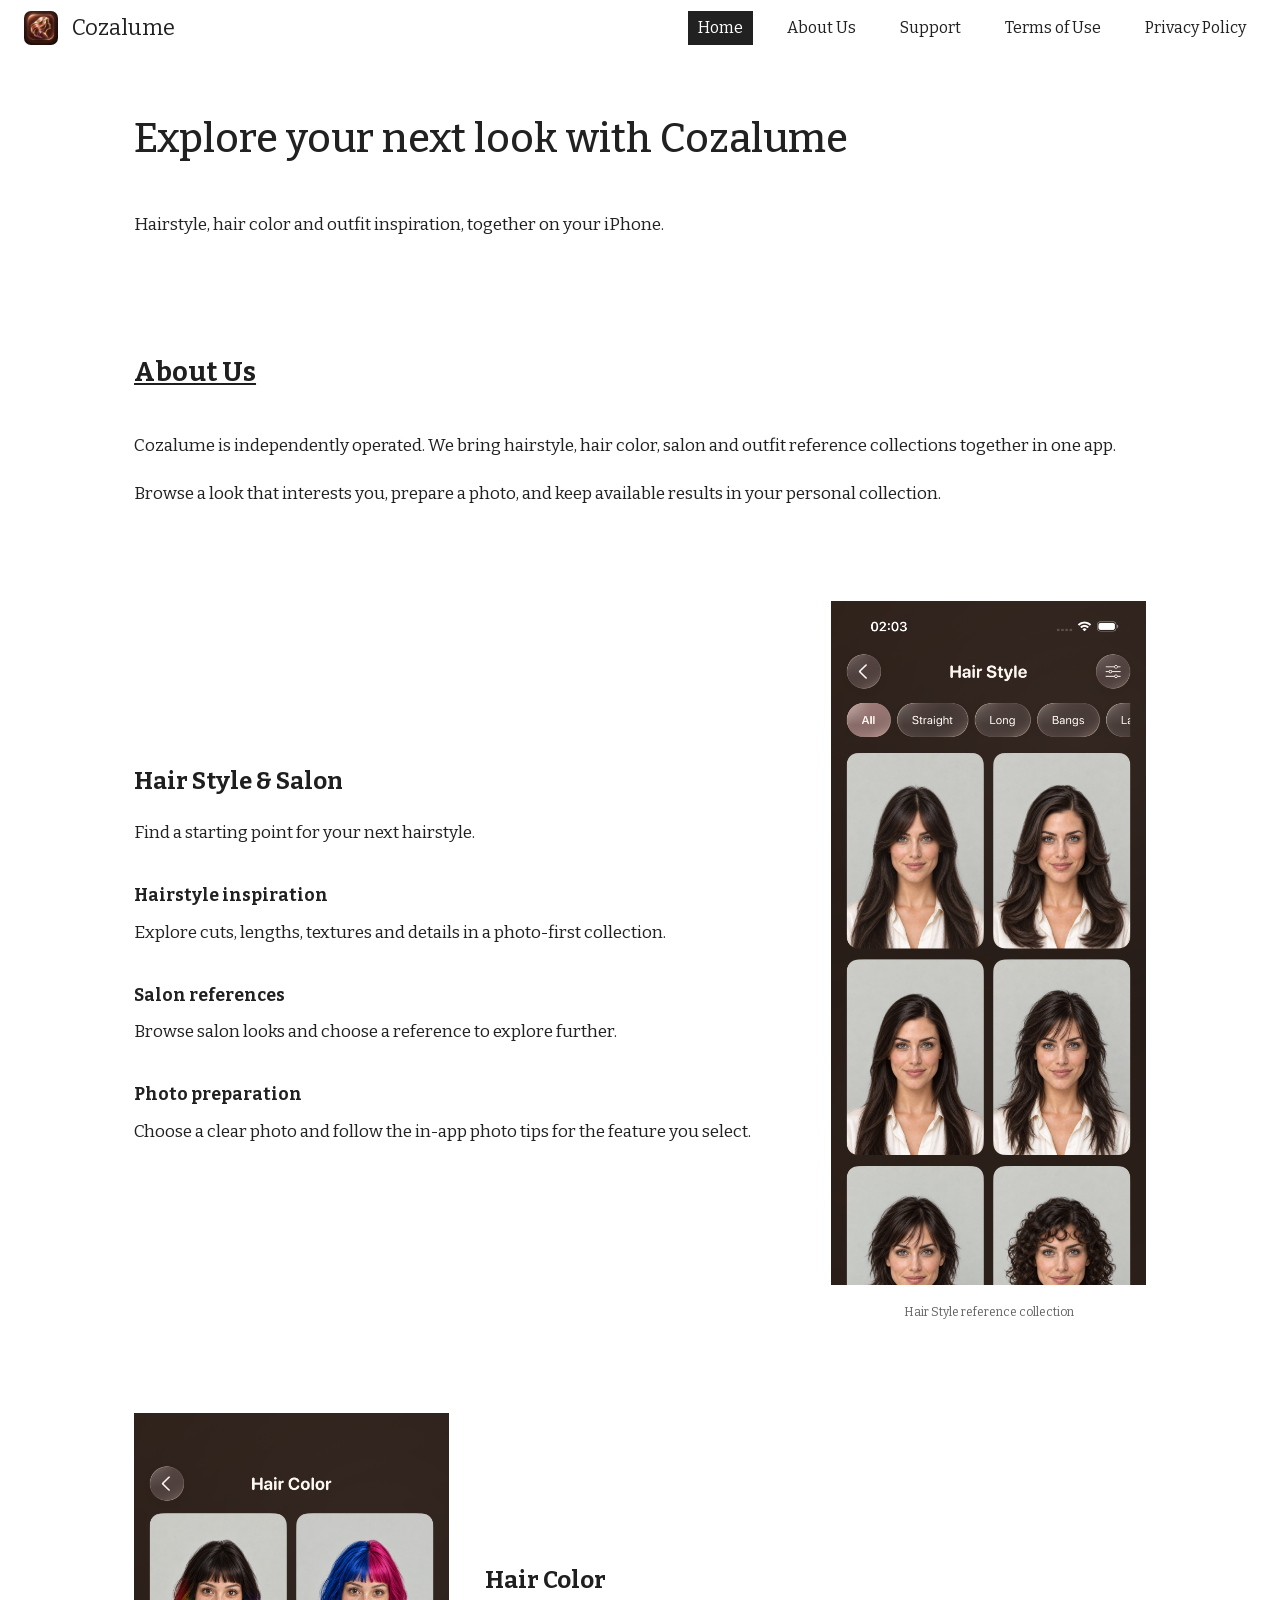
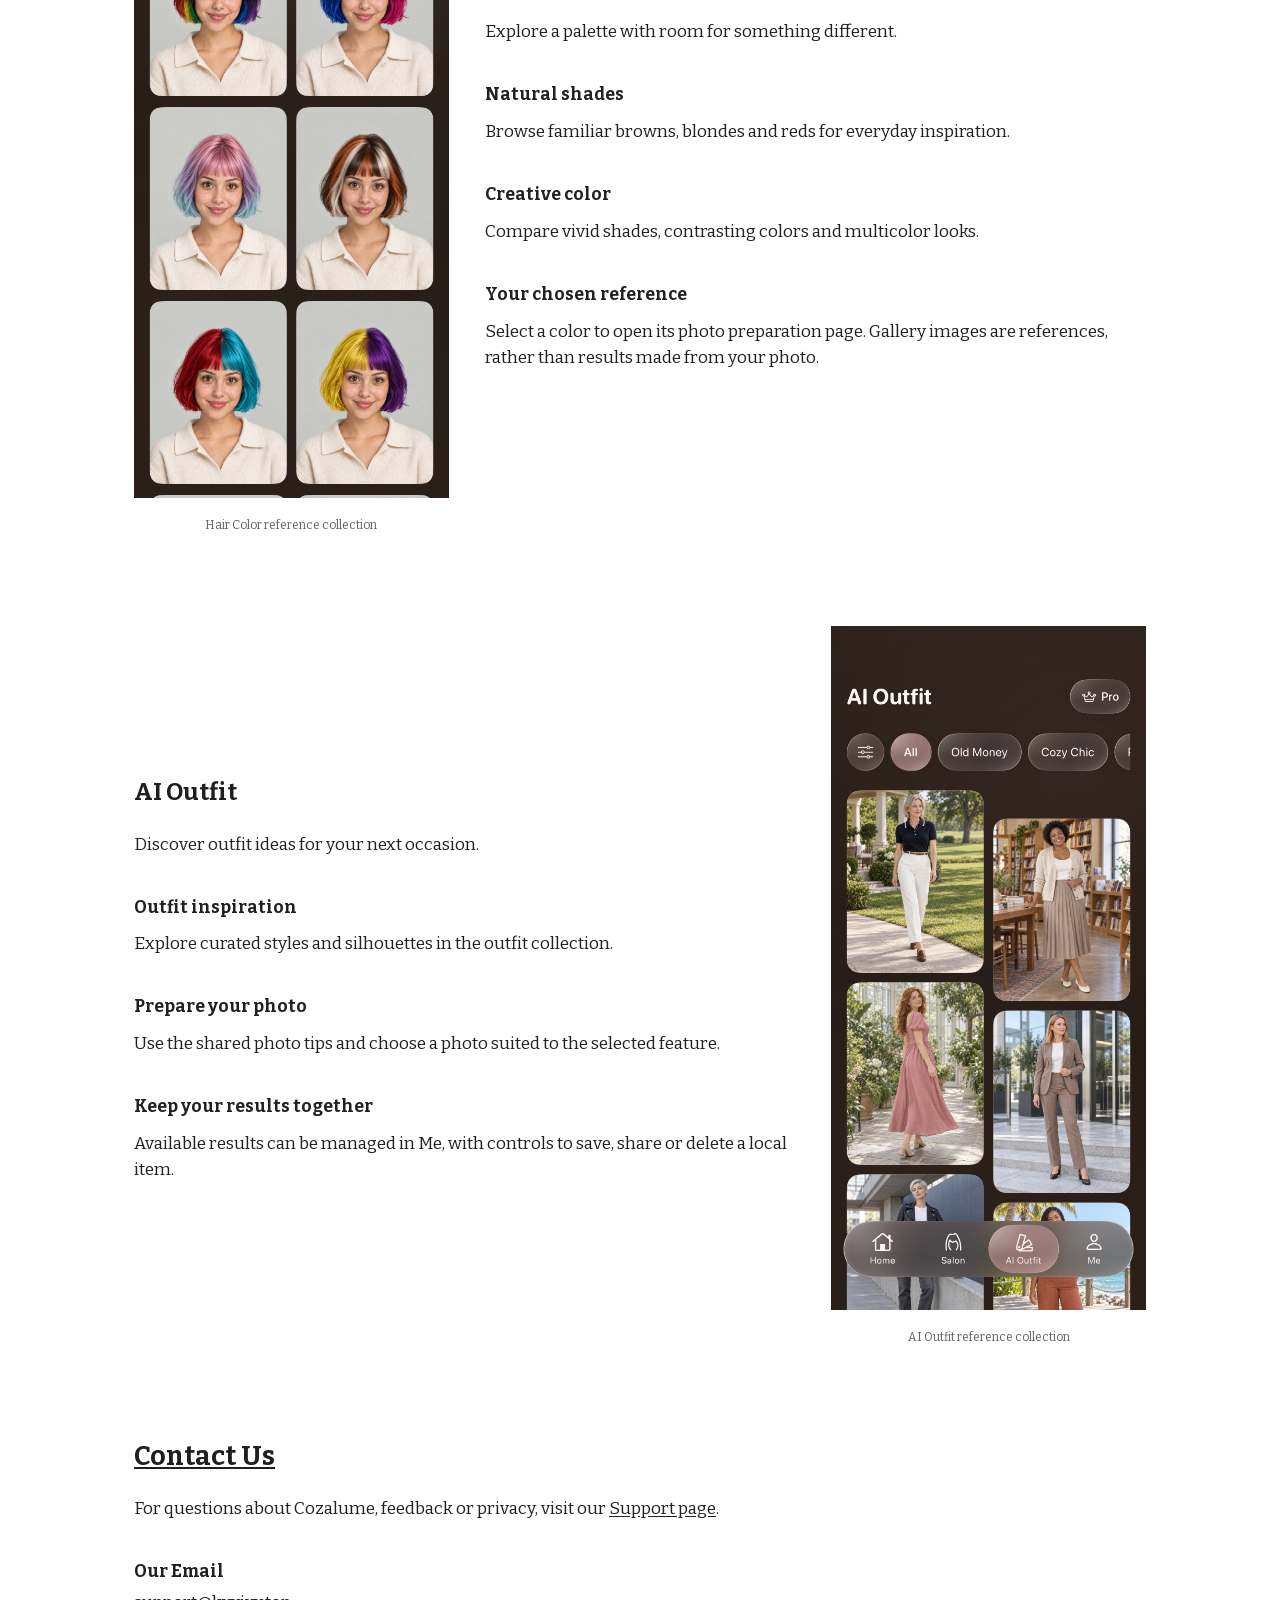
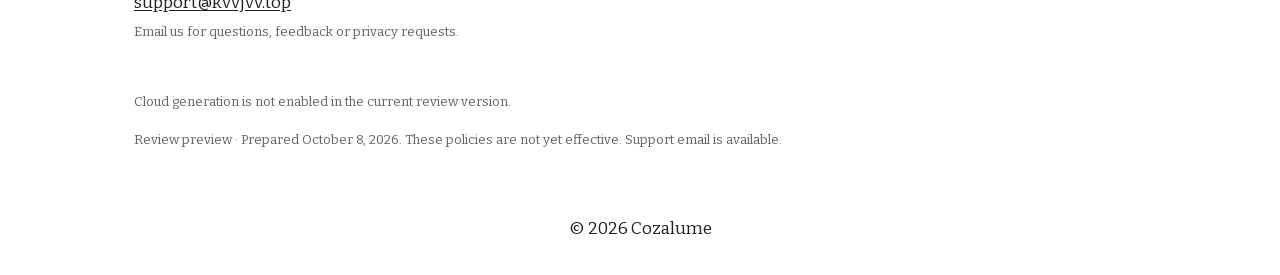
==== index.html @ 93a8276d "Cozalume support & legal site (static)" ====
<!doctype html>
<html lang="en"><head><meta charset="utf-8"><meta name="viewport" content="width=device-width,initial-scale=1"><meta name="robots" content="noindex,nofollow"><meta name="description" content="Cozalume: hairstyle, hair color and outfit inspiration. Support, privacy information and terms of use."><title>Cozalume · Cozalume</title><link rel="icon" href="/assets/cozalume-brand.png"><link rel="preload" as="font" href="/assets/fonts/bitter-latin.woff2" type="font/woff2" crossorigin><link rel="stylesheet" href="/styles.css"><script src="/navigation.js" defer></script></head><body class="home-page"><a class="skip" href="#main">Skip to content</a>
<header class="site-header"><div class="header-inner">
<button class="menu-toggle" type="button" aria-label="Open navigation" aria-controls="site-nav" aria-expanded="false"><span></span><span></span><span></span></button>
<a class="brand" href="/" aria-label="Cozalume home"><img src="/assets/cozalume-brand.png" width="40" height="40" alt=""><span>Cozalume</span></a>
<nav class="site-nav" id="site-nav" aria-label="Main navigation"><a href="/" aria-current="page">Home</a><a href="/about-us/">About Us</a><a href="/support/">Support</a><a href="/terms/">Terms of Use</a><a href="/privacy/">Privacy Policy</a></nav>
</div></header><main id="main" class="home-main">
<section class="home-intro"><h1>Explore your next look with Cozalume</h1><p>Hairstyle, hair color and outfit inspiration, together on your iPhone.</p></section>
<section class="home-about"><h2><a href="/about-us/">About Us</a></h2><p>Cozalume is independently operated. We bring hairstyle, hair color, salon and outfit reference collections together in one app.</p><p>Browse a look that interests you, prepare a photo, and keep available results in your personal collection.</p></section>
<section class="feature-row"><div class="feature-copy"><h2>Hair Style &amp; Salon</h2><p>Find a starting point for your next hairstyle.</p><h3>Hairstyle inspiration</h3><p>Explore cuts, lengths, textures and details in a photo-first collection.</p><h3>Salon references</h3><p>Browse salon looks and choose a reference to explore further.</p><h3>Photo preparation</h3><p>Choose a clear photo and follow the in-app photo tips for the feature you select.</p></div><figure class="feature-visual"><img src="/assets/hair-style.png" width="1206" height="2622" alt="Cozalume Hair Style reference collection" loading="eager"><figcaption>Hair Style reference collection</figcaption></figure></section>
<section class="feature-row visual-first"><figure class="feature-visual"><img src="/assets/hair-color.png" width="1206" height="2622" alt="Cozalume Hair Color reference collection" loading="lazy"><figcaption>Hair Color reference collection</figcaption></figure><div class="feature-copy"><h2>Hair Color</h2><p>Explore a palette with room for something different.</p><h3>Natural shades</h3><p>Browse familiar browns, blondes and reds for everyday inspiration.</p><h3>Creative color</h3><p>Compare vivid shades, contrasting colors and multicolor looks.</p><h3>Your chosen reference</h3><p>Select a color to open its photo preparation page. Gallery images are references, rather than results made from your photo.</p></div></section>
<section class="feature-row"><div class="feature-copy"><h2>AI Outfit</h2><p>Discover outfit ideas for your next occasion.</p><h3>Outfit inspiration</h3><p>Explore curated styles and silhouettes in the outfit collection.</p><h3>Prepare your photo</h3><p>Use the shared photo tips and choose a photo suited to the selected feature.</p><h3>Keep your results together</h3><p>Available results can be managed in Me, with controls to save, share or delete a local item.</p></div><figure class="feature-visual"><img src="/assets/ai-outfit.png" width="1206" height="2622" alt="Cozalume AI Outfit reference collection" loading="lazy"><figcaption>AI Outfit reference collection</figcaption></figure></section>
<section class="home-contact"><h2><a href="/support/">Contact Us</a></h2><p>For questions about Cozalume, feedback or privacy, visit our <a href="/support/">Support page</a>.</p><h3>Our Email</h3><p><a class="planned-email" href="mailto:support@kvvjvv.top">support@kvvjvv.top</a></p><p class="contact-status">Email us for questions, feedback or privacy requests.</p></section>
<div class="home-status"><p>Cloud generation is not enabled in the current review version.</p><p class="review-note">Review preview · Prepared October 8, 2026. These policies are not yet effective. Support email is available.</p></div>
</main><footer class="site-footer"><p>© 2026 Cozalume</p></footer></body></html>
---- styles.css ----
@font-face{font-family:Bitter;font-style:normal;font-weight:100 900;font-display:swap;src:url('/assets/fonts/bitter-latin.woff2') format('woff2');unicode-range:U+0000-00FF,U+0131,U+0152-0153,U+02BB-02BC,U+02C6,U+02DA,U+02DC,U+0304,U+0308,U+0329,U+2000-206F,U+20AC,U+2122,U+2191,U+2193,U+2212,U+2215,U+FEFF,U+FFFD}
@font-face{font-family:Bitter;font-style:normal;font-weight:100 900;font-display:swap;src:url('/assets/fonts/bitter-latin-ext.woff2') format('woff2');unicode-range:U+0100-02BA,U+02BD-02C5,U+02C7-02CC,U+02CE-02D7,U+02DD-02FF,U+0304,U+0308,U+0329,U+1D00-1DBF,U+1E00-1E9F,U+1EF2-1EFF,U+2020,U+20A0-20AB,U+20AD-20C4,U+2113,U+2C60-2C7F,U+A720-A7FF}
*{box-sizing:border-box}html{scroll-behavior:smooth}body{margin:0;background:#fff;color:#212121;font-family:Bitter,Georgia,serif;font-size:17.333333px;line-height:1.38;min-height:100vh;display:flex;flex-direction:column}a{color:inherit;text-underline-offset:2px}a:focus-visible,button:focus-visible,summary:focus-visible{outline:2px solid #444;outline-offset:4px}button{font:inherit}.skip{position:absolute;top:-100px;left:16px;background:#fff;padding:10px;z-index:5}.skip:focus{top:6px}.site-header{height:56px;flex-shrink:0}.header-inner{height:56px;padding:0 24px;display:flex;align-items:center;justify-content:space-between;gap:32px}.brand{display:flex;align-items:center;gap:14px;text-decoration:none;font-size:22px;line-height:1;white-space:nowrap}.brand img{width:34px;height:34px;object-fit:cover;display:block;border-radius:7px}.site-nav{display:flex;align-items:center;justify-content:flex-end;gap:24px}.site-nav a{display:block;font-size:16px;text-decoration:none;padding:6px 10px;white-space:nowrap}.site-nav a:hover,.site-nav a[aria-current=page]{background:#212121;color:#fff}.menu-toggle{display:none}main{flex:1;width:100%}.page-title{font-size:64px;font-weight:400;line-height:1.2;text-align:center;width:51.64822%;max-width:960px;margin:36px auto 0;padding:0 0 8px;border-bottom:12px solid #444;color:#1f1f1f}h2{font-size:38.666667px;font-weight:400;line-height:1.2;margin:28px 0 5.333px;color:#1f1f1f}h3{font-size:20px;font-weight:700;line-height:1.38;margin:40px 0 18px}p{margin:16px 0}.document-content,.home-main{width:79.056%;max-width:1280px;margin:0 auto}.document-content{padding:94px 0 48px}.review-note{font-size:13px;color:#626262;line-height:1.7;margin:0 0 34px}.article{line-height:1.35}.article h2{margin-top:30px}.article p{margin:16px 0}.article .top{font-size:14px;margin-top:42px}.site-footer{padding:32px 6.986%;font-size:17.333333px;line-height:1.6;text-align:center;flex-shrink:0}.site-footer p{margin:0}.home-main{padding-top:56px;padding-bottom:32px}.home-intro h1{font-size:38.666667px;line-height:1.38;font-weight:700;margin:0 0 42px}.home-intro>p{margin:0;line-height:1.8}.home-about{margin-top:116px}.home-about h2,.home-contact h2{font-size:28px;font-weight:700;margin:0 0 42px}.home-about p{line-height:1.8}.feature-row{display:grid;grid-template-columns:minmax(0,2.1fr) minmax(0,1fr);gap:36px;align-items:center;margin-top:92px}.feature-row.visual-first{grid-template-columns:minmax(0,1fr) minmax(0,2.1fr)}.feature-copy h2{font-size:24px;font-weight:700;line-height:1.38;margin:0 0 22px}.feature-copy h3{font-size:17.333333px;margin:38px 0 12px}.feature-copy p{font-size:17.333333px;line-height:1.5;margin:12px 0}.feature-visual{margin:0}.feature-visual img{width:100%;height:auto;display:block}.feature-visual figcaption{text-align:center;font-size:12px;line-height:1.5;margin:18px 0 0;color:#626262}.home-contact{margin-top:94px;max-width:660px}.home-contact h2{margin-bottom:24px}.home-contact h3{font-size:17.333333px;margin-top:38px;margin-bottom:6px}.home-contact p{margin:6px 0;line-height:1.5}.planned-email{text-decoration:underline;text-underline-offset:2px;overflow-wrap:anywhere}.contact-status{font-size:13px!important;line-height:1.6!important;color:#626262}.home-status{margin-top:48px;font-size:13px;line-height:1.7;color:#626262}.home-status .review-note{margin:10px 0 0}.support-content{width:58.5%;max-width:960px;margin-left:17.323%;padding:100px 0 52px}.contact-section h2{font-size:38.666667px;line-height:1.38;font-weight:700;margin:0 0 20px}.contact-section p{font-size:20px;line-height:1.4;margin:24px 0}.contact-section h3{margin-top:44px}.contact-section .contact-status{margin-top:10px}.common-questions{margin-top:82px;max-width:842px}.common-questions>summary{font-size:17.333333px;text-decoration:underline;cursor:pointer}.faq-content{margin:28px 0}.faq{border-bottom:1px solid #e4e4e4;padding:20px 0}.faq summary{font-size:17.333333px;line-height:1.5;font-weight:700;cursor:pointer}.faq p{font-size:17.333333px;line-height:1.55}.support-content .review-note{margin-top:36px;margin-bottom:12px}.support-links{font-size:13px;margin:0}.about-content{width:79.056%;max-width:1280px;margin:100px auto 0;padding-bottom:56px;line-height:1.8}.about-content h2{font-weight:700;font-size:28px;margin-bottom:24px}.about-content h2:not(:first-child){margin-top:50px}.about-content .review-note{margin-top:42px}.about-content p{max-width:1000px}
@media(max-width:1000px) and (min-width:801px){.header-inner{padding:0 16px;gap:20px}.site-nav{gap:5px}.site-nav a{font-size:14px;padding:6px 8px}.brand{gap:10px;font-size:20px}}
@media(max-width:800px){.header-inner{padding:0 14px;justify-content:flex-start;gap:12px;position:relative}.brand{gap:12px}.brand img{width:32px;height:32px}.brand span{font-size:20px}.menu-toggle{display:flex;width:32px;height:44px;padding:10px 4px;flex-direction:column;justify-content:center;gap:4px;border:0;background:#fff;cursor:pointer}.menu-toggle span{width:19px;height:2px;background:#212121;display:block}.site-nav{display:none;position:absolute;top:56px;left:0;right:0;padding:16px 18px 20px;background:#fff;border-bottom:1px solid #dedede;z-index:4;box-shadow:0 6px 8px #00000008}.site-nav.is-open{display:flex;align-items:stretch;flex-direction:column;gap:2px}.site-nav a{padding:12px 10px;font-size:17px}.page-title{width:86.026%;max-width:none;margin-top:8px;font-size:42.666667px;line-height:1.2;padding-bottom:8px}.document-content,.home-main,.about-content{width:86.026%;max-width:none}.document-content{padding-top:128px;padding-bottom:32px}.document-content .review-note{margin-bottom:30px}.article h2{font-size:29.333333px;line-height:1.2;margin-top:28px}.article{line-height:1.38}.home-main{padding-top:56px;padding-bottom:28px}.home-intro h1{font-size:29.333333px;line-height:1.38;margin-bottom:46px}.home-intro p{font-size:17.333333px;line-height:1.5}.home-about{margin-top:116px}.home-about h2,.home-contact h2{font-size:24px;margin-bottom:32px}.home-about p{line-height:1.8}.feature-row,.feature-row.visual-first{display:flex;flex-direction:column;gap:48px;align-items:stretch;margin-top:88px}.feature-copy h2{font-size:22px;line-height:1.38}.feature-copy h3{margin-top:32px}.feature-copy p{line-height:1.6}.feature-visual{width:100%}.feature-row.visual-first .feature-visual{order:0}.feature-row.visual-first .feature-copy{order:1}.feature-visual figcaption{font-size:12px}.home-contact{margin-top:96px}.home-contact h2{margin-bottom:22px}.home-status{margin-top:36px}.site-footer{font-size:17.333333px;line-height:1.6;padding:32px 6.986%}.site-footer p{max-width:335.5px;margin:auto}.support-content{width:86.026%;max-width:none;margin-left:6.987%;padding-top:132px;padding-bottom:32px}.contact-section h2{font-size:29.333333px;line-height:1.38;margin-bottom:22px}.contact-section p{margin:18px 0;font-size:20px;line-height:1.4}.contact-section h3{margin-top:46px;margin-bottom:24px}.contact-section .contact-status{margin-top:12px}.common-questions{margin-top:62px}.support-content .review-note{margin-top:34px}.about-content{margin-top:128px;padding-bottom:32px}.about-content h2{font-size:29.333333px;line-height:1.38}.about-content h2:not(:first-child){margin-top:42px}}
@media(prefers-reduced-motion:reduce){html{scroll-behavior:auto}}

/* Measured reference type sizes and title rule placement. */
.home-intro h1{font-size:40px;font-weight:500}.contact-section h2{font-weight:400}.contact-section h2 span{font-size:32px;font-weight:700}.contact-section p{font-size:18.666667px;line-height:1.38}.contact-section h3{font-size:18.666667px;line-height:1.38}.home-about h2,.home-contact h2{font-size:26.666667px}
@media(max-width:800px){.home-intro h1{font-size:32px}.contact-section h2 span{font-size:26.666667px}.home-about h2,.home-contact h2{font-size:24px}}
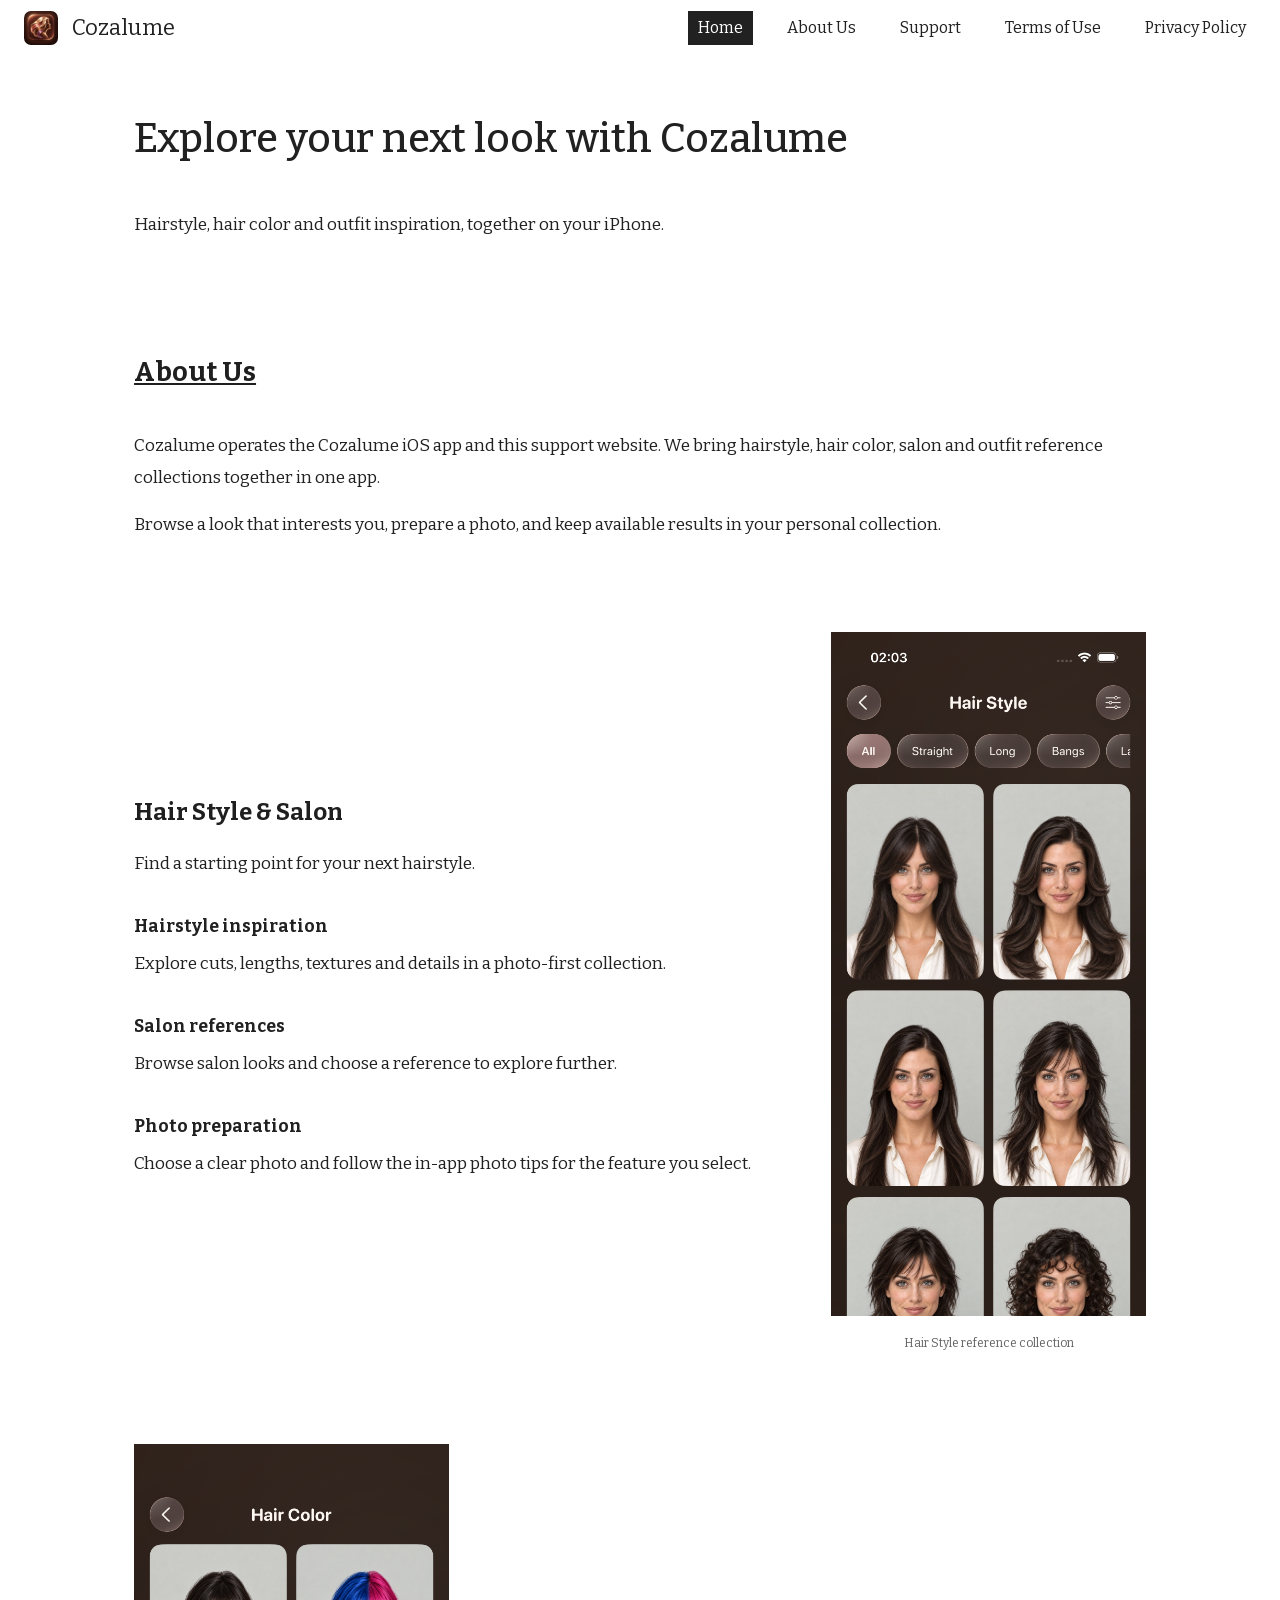
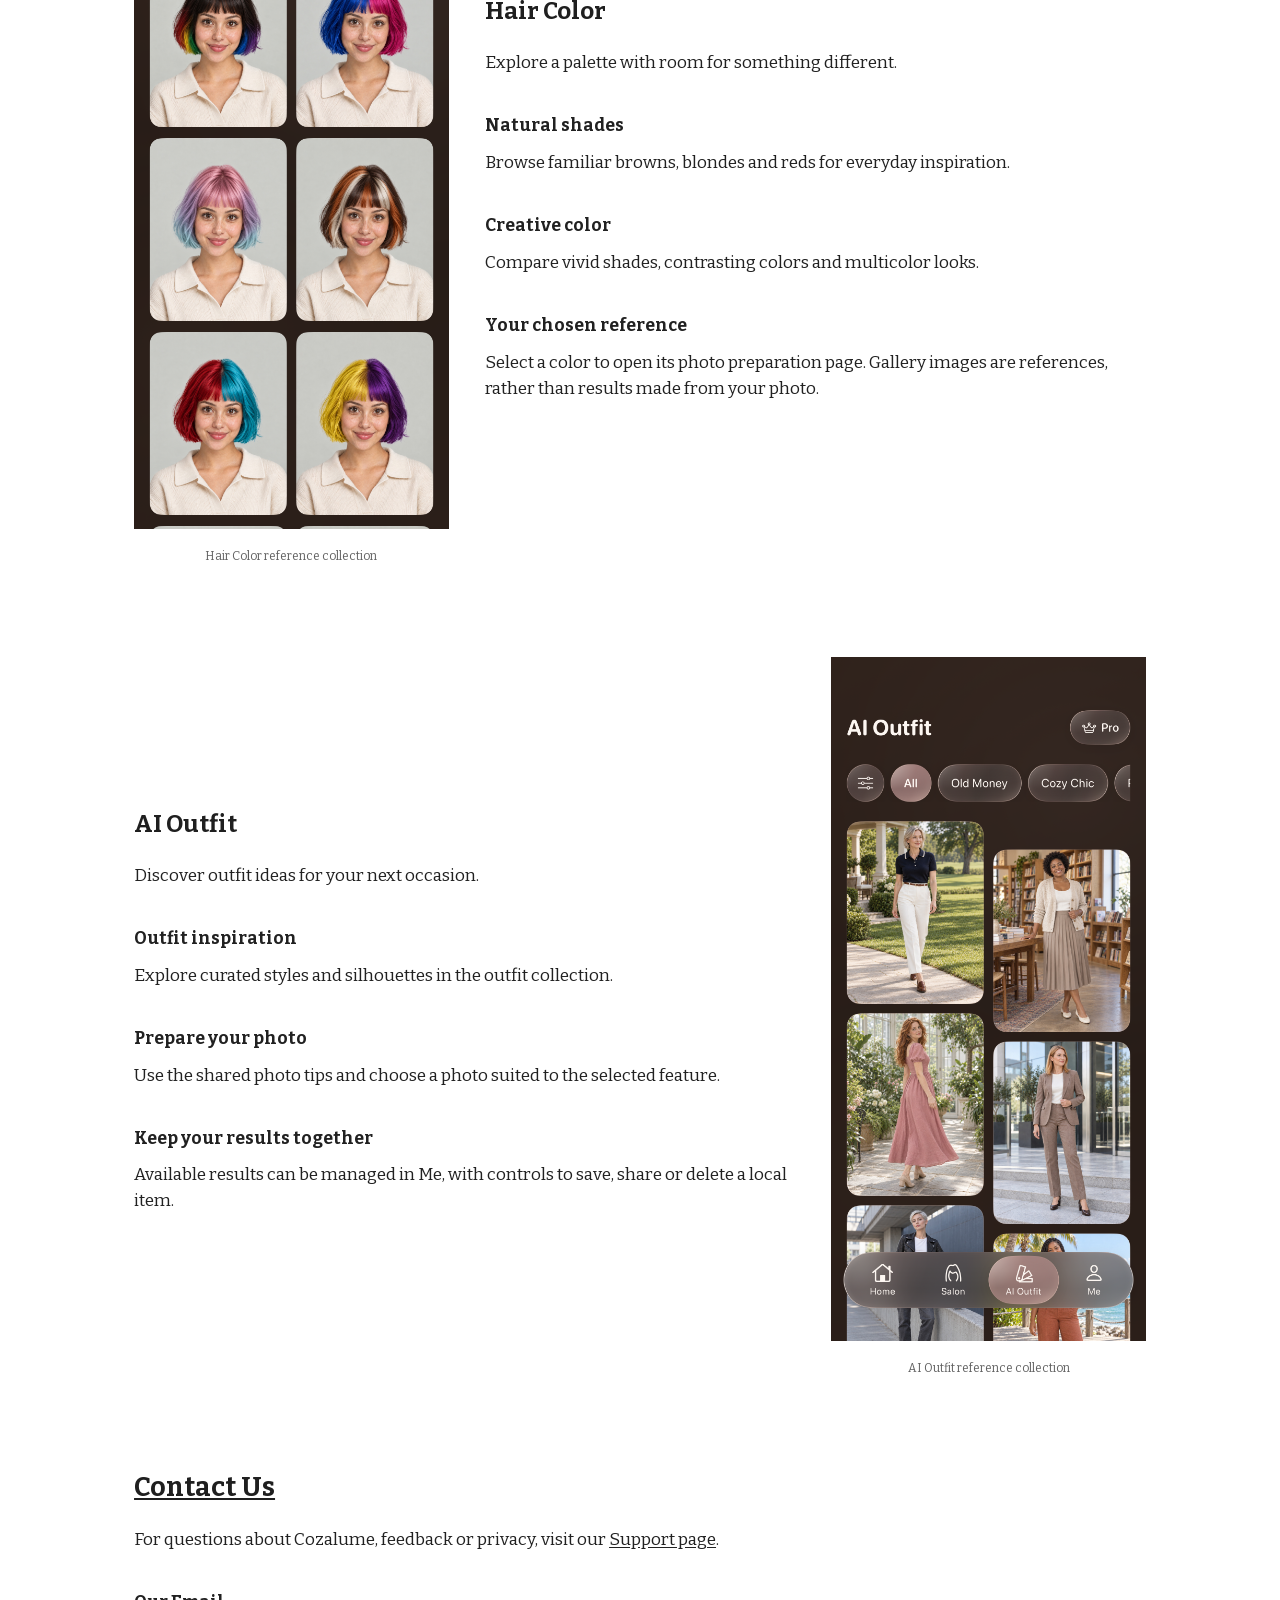
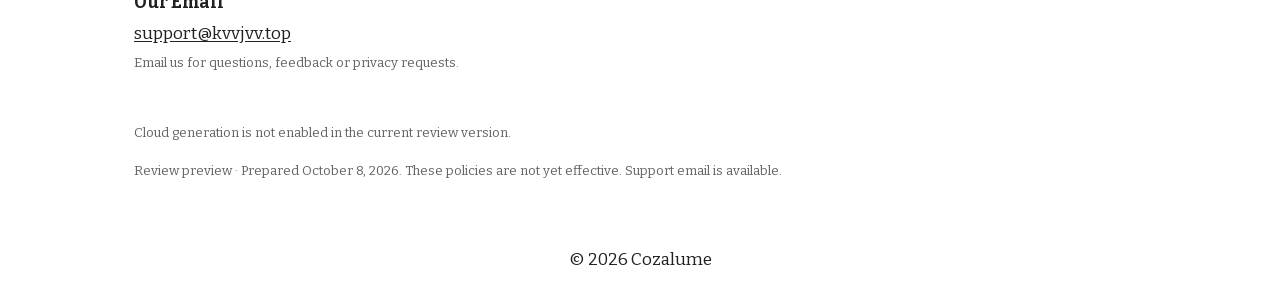
==== commit 6334377a: "legal: the same operator wording on the home and about pages" ====
--- a/index.html
+++ b/index.html
@@ -6,7 +6,7 @@
 <nav class="site-nav" id="site-nav" aria-label="Main navigation"><a href="/" aria-current="page">Home</a><a href="/about-us/">About Us</a><a href="/support/">Support</a><a href="/terms/">Terms of Use</a><a href="/privacy/">Privacy Policy</a></nav>
 </div></header><main id="main" class="home-main">
 <section class="home-intro"><h1>Explore your next look with Cozalume</h1><p>Hairstyle, hair color and outfit inspiration, together on your iPhone.</p></section>
-<section class="home-about"><h2><a href="/about-us/">About Us</a></h2><p>Cozalume is independently operated. We bring hairstyle, hair color, salon and outfit reference collections together in one app.</p><p>Browse a look that interests you, prepare a photo, and keep available results in your personal collection.</p></section>
+<section class="home-about"><h2><a href="/about-us/">About Us</a></h2><p>Cozalume operates the Cozalume iOS app and this support website. We bring hairstyle, hair color, salon and outfit reference collections together in one app.</p><p>Browse a look that interests you, prepare a photo, and keep available results in your personal collection.</p></section>
 <section class="feature-row"><div class="feature-copy"><h2>Hair Style &amp; Salon</h2><p>Find a starting point for your next hairstyle.</p><h3>Hairstyle inspiration</h3><p>Explore cuts, lengths, textures and details in a photo-first collection.</p><h3>Salon references</h3><p>Browse salon looks and choose a reference to explore further.</p><h3>Photo preparation</h3><p>Choose a clear photo and follow the in-app photo tips for the feature you select.</p></div><figure class="feature-visual"><img src="/assets/hair-style.png" width="1206" height="2622" alt="Cozalume Hair Style reference collection" loading="eager"><figcaption>Hair Style reference collection</figcaption></figure></section>
 <section class="feature-row visual-first"><figure class="feature-visual"><img src="/assets/hair-color.png" width="1206" height="2622" alt="Cozalume Hair Color reference collection" loading="lazy"><figcaption>Hair Color reference collection</figcaption></figure><div class="feature-copy"><h2>Hair Color</h2><p>Explore a palette with room for something different.</p><h3>Natural shades</h3><p>Browse familiar browns, blondes and reds for everyday inspiration.</p><h3>Creative color</h3><p>Compare vivid shades, contrasting colors and multicolor looks.</p><h3>Your chosen reference</h3><p>Select a color to open its photo preparation page. Gallery images are references, rather than results made from your photo.</p></div></section>
 <section class="feature-row"><div class="feature-copy"><h2>AI Outfit</h2><p>Discover outfit ideas for your next occasion.</p><h3>Outfit inspiration</h3><p>Explore curated styles and silhouettes in the outfit collection.</p><h3>Prepare your photo</h3><p>Use the shared photo tips and choose a photo suited to the selected feature.</p><h3>Keep your results together</h3><p>Available results can be managed in Me, with controls to save, share or delete a local item.</p></div><figure class="feature-visual"><img src="/assets/ai-outfit.png" width="1206" height="2622" alt="Cozalume AI Outfit reference collection" loading="lazy"><figcaption>AI Outfit reference collection</figcaption></figure></section>
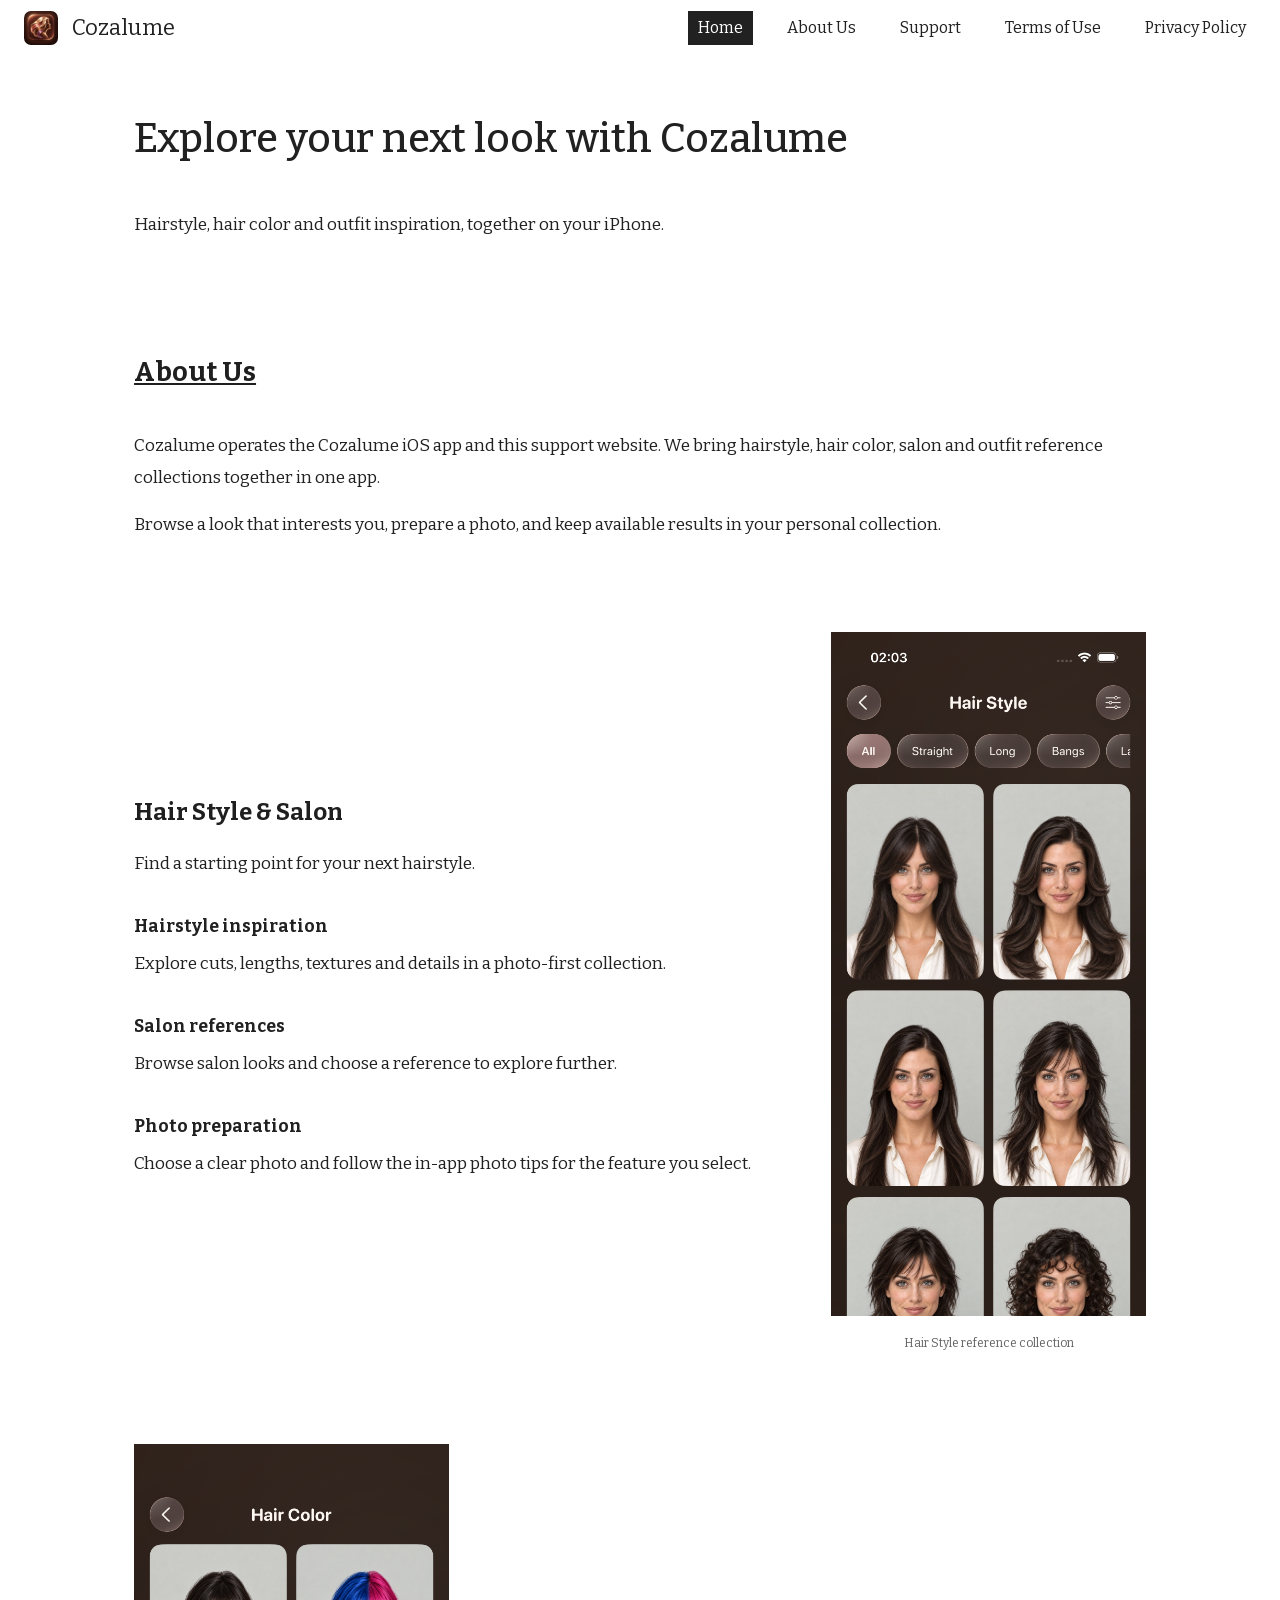
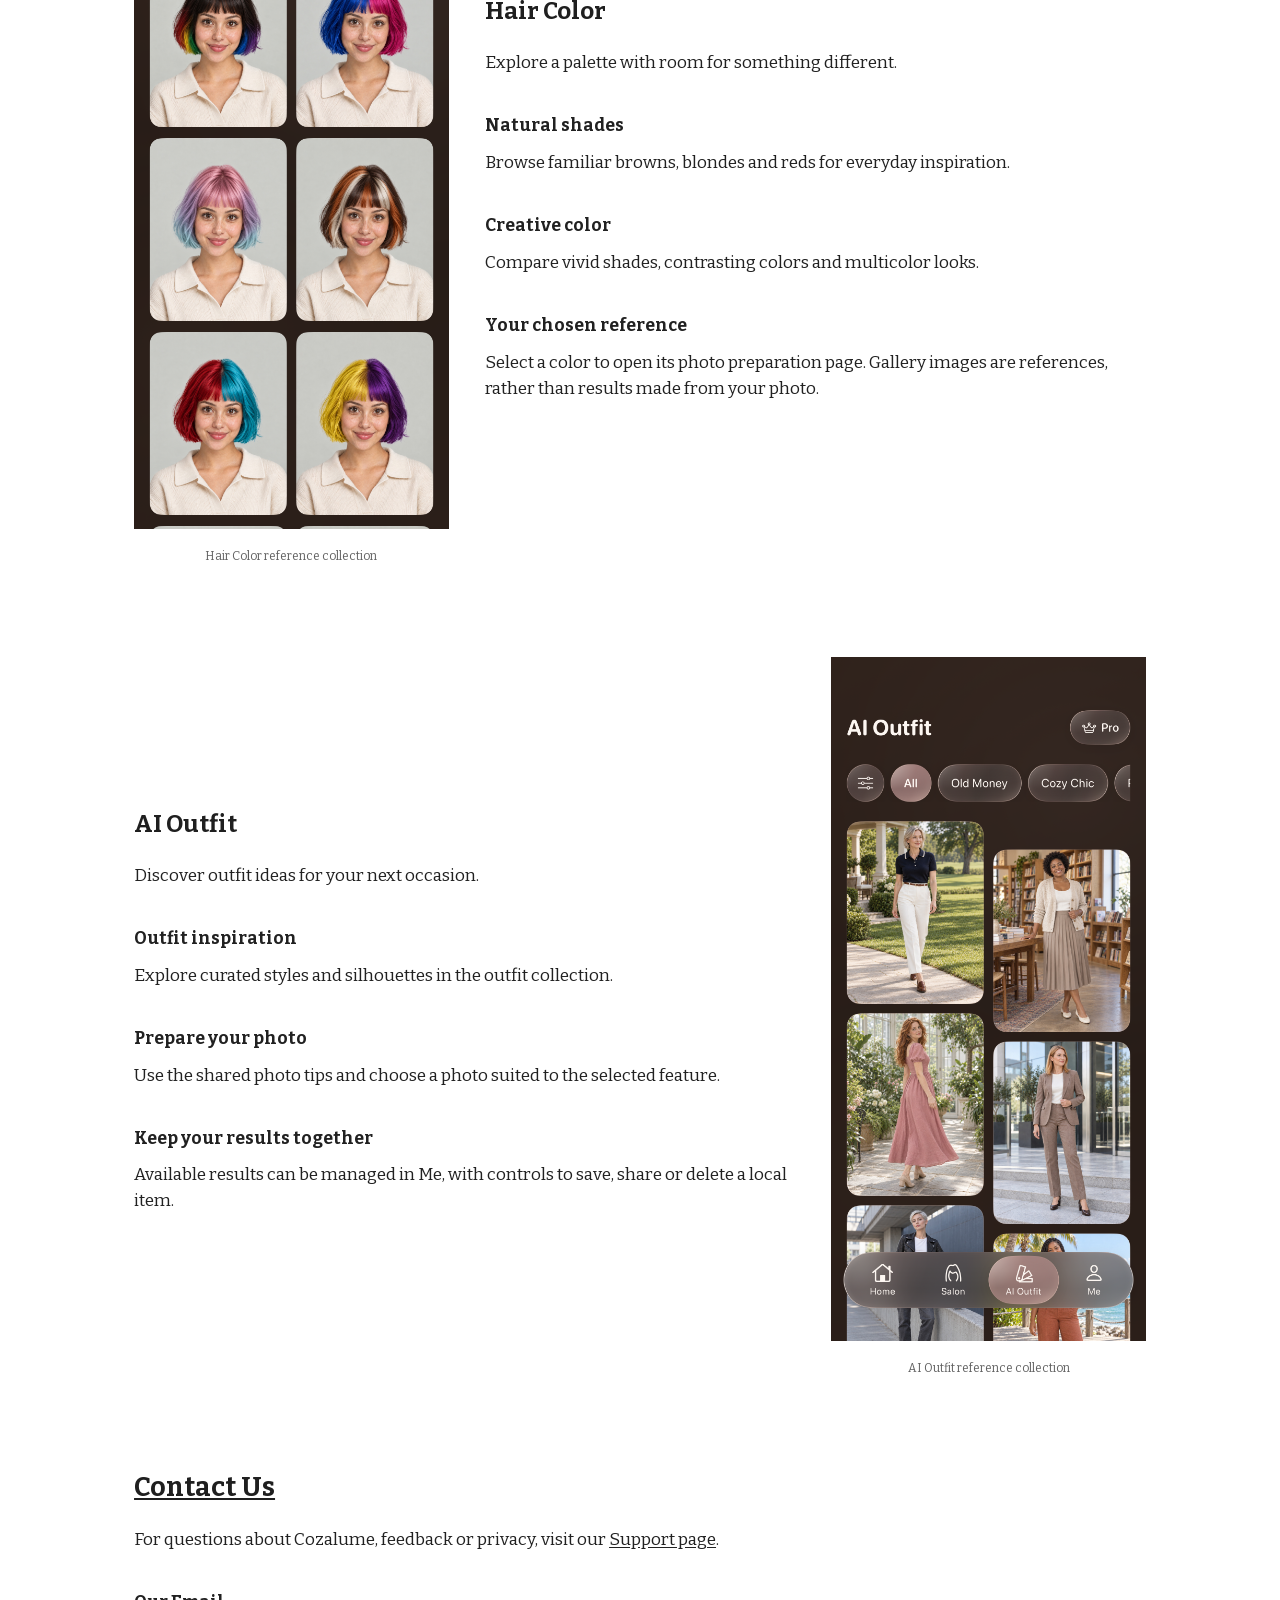
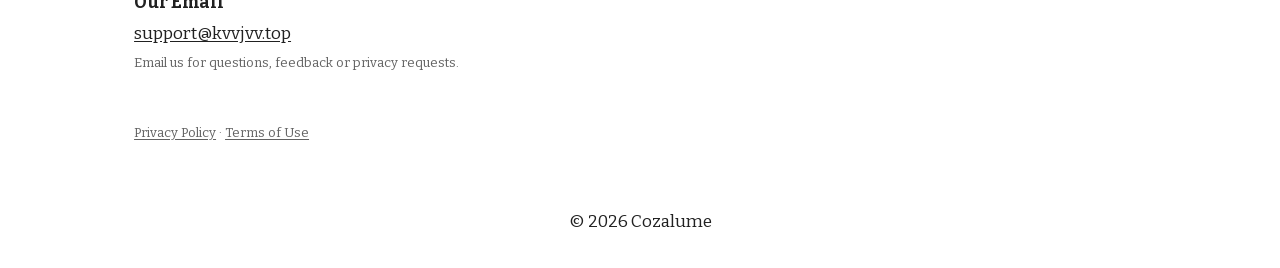
==== commit c0bfb8d9: "Update public site and legal pages for App Store 1.0 launch" ====
--- a/index.html
+++ b/index.html
@@ -1,5 +1,5 @@
 <!doctype html>
-<html lang="en"><head><meta charset="utf-8"><meta name="viewport" content="width=device-width,initial-scale=1"><meta name="robots" content="noindex,nofollow"><meta name="description" content="Cozalume: hairstyle, hair color and outfit inspiration. Support, privacy information and terms of use."><title>Cozalume · Cozalume</title><link rel="icon" href="/assets/cozalume-brand.png"><link rel="preload" as="font" href="/assets/fonts/bitter-latin.woff2" type="font/woff2" crossorigin><link rel="stylesheet" href="/styles.css"><script src="/navigation.js" defer></script></head><body class="home-page"><a class="skip" href="#main">Skip to content</a>
+<html lang="en"><head><meta charset="utf-8"><meta name="viewport" content="width=device-width,initial-scale=1"><meta name="description" content="Cozalume: hairstyle, hair color and outfit inspiration. Support, privacy information and terms of use."><title>Cozalume · Cozalume</title><link rel="icon" href="/assets/cozalume-brand.png"><link rel="preload" as="font" href="/assets/fonts/bitter-latin.woff2" type="font/woff2" crossorigin><link rel="stylesheet" href="/styles.css"><script src="/navigation.js" defer></script></head><body class="home-page"><a class="skip" href="#main">Skip to content</a>
 <header class="site-header"><div class="header-inner">
 <button class="menu-toggle" type="button" aria-label="Open navigation" aria-controls="site-nav" aria-expanded="false"><span></span><span></span><span></span></button>
 <a class="brand" href="/" aria-label="Cozalume home"><img src="/assets/cozalume-brand.png" width="40" height="40" alt=""><span>Cozalume</span></a>
@@ -11,5 +11,5 @@
 <section class="feature-row visual-first"><figure class="feature-visual"><img src="/assets/hair-color.png" width="1206" height="2622" alt="Cozalume Hair Color reference collection" loading="lazy"><figcaption>Hair Color reference collection</figcaption></figure><div class="feature-copy"><h2>Hair Color</h2><p>Explore a palette with room for something different.</p><h3>Natural shades</h3><p>Browse familiar browns, blondes and reds for everyday inspiration.</p><h3>Creative color</h3><p>Compare vivid shades, contrasting colors and multicolor looks.</p><h3>Your chosen reference</h3><p>Select a color to open its photo preparation page. Gallery images are references, rather than results made from your photo.</p></div></section>
 <section class="feature-row"><div class="feature-copy"><h2>AI Outfit</h2><p>Discover outfit ideas for your next occasion.</p><h3>Outfit inspiration</h3><p>Explore curated styles and silhouettes in the outfit collection.</p><h3>Prepare your photo</h3><p>Use the shared photo tips and choose a photo suited to the selected feature.</p><h3>Keep your results together</h3><p>Available results can be managed in Me, with controls to save, share or delete a local item.</p></div><figure class="feature-visual"><img src="/assets/ai-outfit.png" width="1206" height="2622" alt="Cozalume AI Outfit reference collection" loading="lazy"><figcaption>AI Outfit reference collection</figcaption></figure></section>
 <section class="home-contact"><h2><a href="/support/">Contact Us</a></h2><p>For questions about Cozalume, feedback or privacy, visit our <a href="/support/">Support page</a>.</p><h3>Our Email</h3><p><a class="planned-email" href="mailto:support@kvvjvv.top">support@kvvjvv.top</a></p><p class="contact-status">Email us for questions, feedback or privacy requests.</p></section>
-<div class="home-status"><p>Cloud generation is not enabled in the current review version.</p><p class="review-note">Review preview · Prepared October 8, 2026. These policies are not yet effective. Support email is available.</p></div>
+<div class="home-status"><p class="support-links"><a href="/privacy/">Privacy Policy</a> · <a href="/terms/">Terms of Use</a></p></div>
 </main><footer class="site-footer"><p>© 2026 Cozalume</p></footer></body></html>
